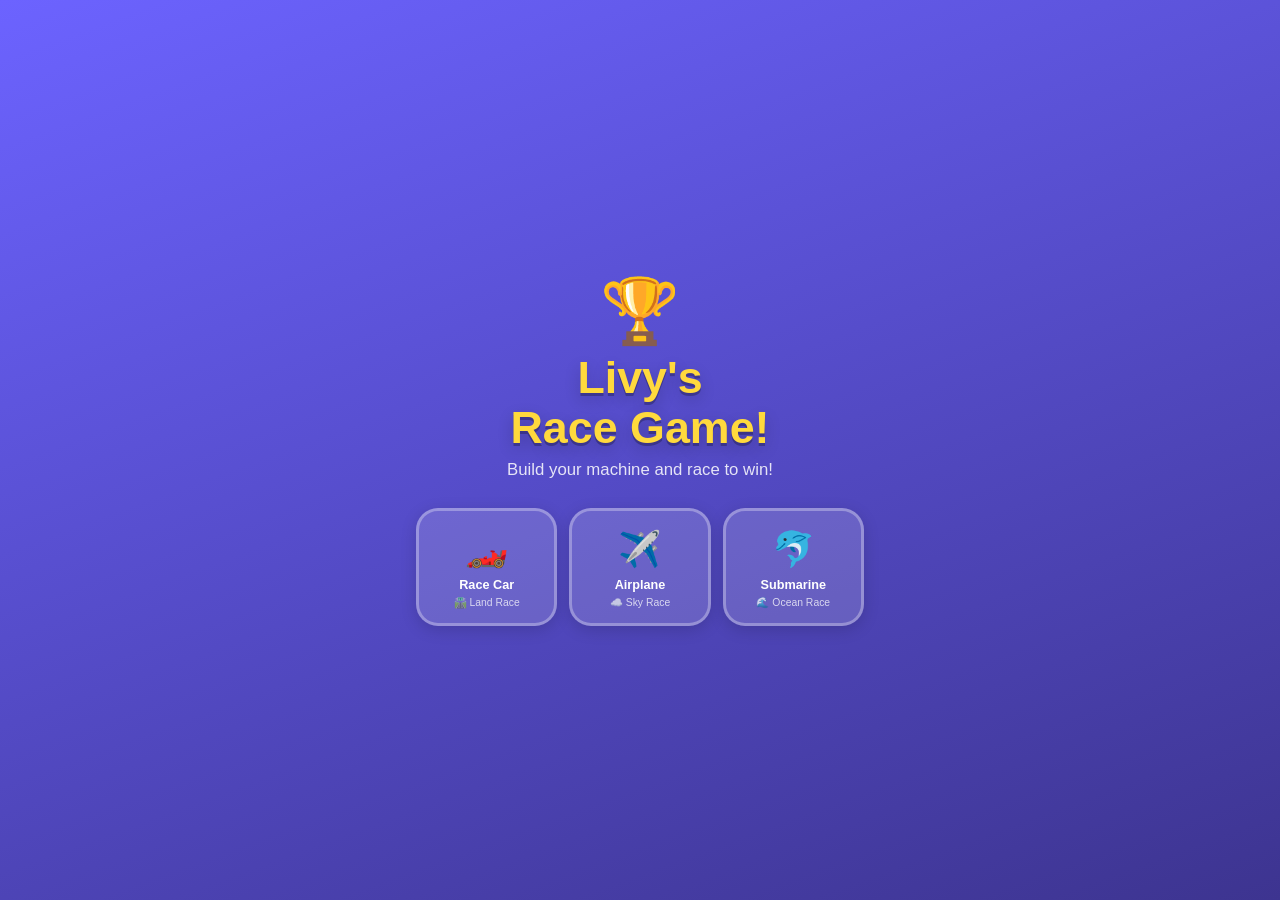
==== livy-race-game/index.html @ 5fb6f5f2 "Add Livy's Race Game Three-vehicle racing game (car/airplane/submarine) for ages 5-7. Players solve " ====
<!DOCTYPE html>
<html lang="en">
<head>
  <meta charset="UTF-8">
  <meta name="viewport" content="width=device-width, initial-scale=1.0, user-scalable=no">
  <meta name="apple-mobile-web-app-capable" content="yes">
  <meta name="apple-mobile-web-app-status-bar-style" content="black-translucent">
  <title>Livy's Race Game! 🏆</title>
  <link rel="stylesheet" href="styles.css">
</head>
<body>
  <div id="app">

    <!-- HOME SCREEN -->
    <div id="screen-home" class="screen active">
      <div class="title-block">
        <div class="title-emoji">🏆</div>
        <h1>Livy's<br>Race Game!</h1>
        <p>Build your machine and race to win!</p>
      </div>
      <div class="vehicle-grid">
        <button class="vehicle-card" onclick="startGame('car')">
          <div class="vehicle-icon">🏎️</div>
          <div class="vehicle-name">Race Car</div>
          <div class="vehicle-track">🛣️ Land Race</div>
        </button>
        <button class="vehicle-card" onclick="startGame('airplane')">
          <div class="vehicle-icon">✈️</div>
          <div class="vehicle-name">Airplane</div>
          <div class="vehicle-track">☁️ Sky Race</div>
        </button>
        <button class="vehicle-card" onclick="startGame('submarine')">
          <div class="vehicle-icon">🐬</div>
          <div class="vehicle-name">Submarine</div>
          <div class="vehicle-track">🌊 Ocean Race</div>
        </button>
      </div>
    </div>

    <!-- BUILD SCREEN -->
    <div id="screen-build" class="screen">
      <button class="back-btn" onclick="goHome()">← Back</button>
      <div class="factory-header">
        <h2 id="factory-title">🏭 Factory</h2>
        <div class="parts-bar">
          <div class="part-slot" id="part-slot-0"><span class="part-q">❓</span></div>
          <div class="part-slot" id="part-slot-1"><span class="part-q">❓</span></div>
          <div class="part-slot" id="part-slot-2"><span class="part-q">❓</span></div>
        </div>
        <div id="build-progress-text">Solve puzzles to build your machine!</div>
      </div>

      <div id="puzzle-container">
        <div id="puzzle-number"></div>
        <div id="puzzle-question"></div>
        <div id="puzzle-display"></div>
        <div id="puzzle-choices" class="choices-grid"></div>
        <div id="puzzle-feedback" class="feedback hidden"></div>
      </div>
    </div>

    <!-- RACE SCREEN -->
    <div id="screen-race" class="screen">
      <h2 id="race-header">🏁 Race Time! 🏁</h2>
      <div id="countdown" class="countdown hidden">3</div>
      <div id="race-track-container">
        <div id="race-track">
          <div class="race-lane" id="lane-livy">
            <div class="lane-label">Livy</div>
            <div class="race-vehicle" id="vehicle-livy"></div>
            <div class="finish-flag">🏁</div>
          </div>
          <div class="lane-divider"></div>
          <div class="race-lane" id="lane-computer">
            <div class="lane-label">Computer</div>
            <div class="race-vehicle" id="vehicle-computer"></div>
            <div class="finish-flag">🏁</div>
          </div>
        </div>
      </div>
      <div id="race-status"></div>
    </div>

    <!-- RESULT SCREEN -->
    <div id="screen-result" class="screen">
      <div id="result-animation"></div>
      <h2 id="result-title"></h2>
      <p id="result-message"></p>
      <div id="result-score"></div>
      <button class="big-btn" onclick="goHome()">Play Again! 🎮</button>
    </div>

  </div>
  <script src="script.js"></script>
</body>
</html>
---- livy-race-game/styles.css ----
/* ===== RESET & BASE ===== */
* {
  box-sizing: border-box;
  margin: 0;
  padding: 0;
  -webkit-tap-highlight-color: transparent;
}

html, body {
  height: 100%;
  overflow: hidden;
}

body {
  font-family: 'Comic Sans MS', 'Chalkboard SE', 'Bradley Hand', cursive, sans-serif;
  background: linear-gradient(160deg, #6C63FF 0%, #3D3490 100%);
  display: flex;
  align-items: center;
  justify-content: center;
  color: white;
  user-select: none;
  -webkit-user-select: none;
}

#app {
  width: 100%;
  max-width: 480px;
  height: 100vh;
  height: 100dvh;
  overflow: hidden;
  position: relative;
}

/* ===== SCREENS ===== */
.screen {
  display: none;
  flex-direction: column;
  align-items: center;
  justify-content: center;
  height: 100%;
  padding: 16px;
  position: absolute;
  width: 100%;
  top: 0;
  left: 0;
  overflow-y: auto;
}

.screen.active {
  display: flex;
}

/* ===== HOME SCREEN ===== */
.title-block {
  text-align: center;
  margin-bottom: 28px;
}

.title-emoji {
  font-size: 4em;
  animation: float 2s ease-in-out infinite alternate;
  display: block;
  margin-bottom: 4px;
}

@keyframes float {
  from { transform: translateY(0); }
  to   { transform: translateY(-10px); }
}

.title-block h1 {
  font-size: 2.8em;
  line-height: 1.1;
  color: #FFD93D;
  text-shadow: 0 3px 0 rgba(0,0,0,0.25), 0 6px 16px rgba(0,0,0,0.2);
}

.title-block p {
  font-size: 1.05em;
  opacity: 0.85;
  margin-top: 8px;
}

.vehicle-grid {
  display: flex;
  gap: 12px;
  width: 100%;
  justify-content: center;
}

.vehicle-card {
  flex: 1;
  background: rgba(255,255,255,0.15);
  border: 3px solid rgba(255,255,255,0.3);
  border-radius: 22px;
  padding: 18px 8px 14px;
  cursor: pointer;
  transition: transform 0.15s ease, background 0.15s ease, box-shadow 0.15s ease;
  color: white;
  font-family: inherit;
  text-align: center;
  box-shadow: 0 4px 16px rgba(0,0,0,0.15);
}

.vehicle-card:hover {
  background: rgba(255,255,255,0.25);
  transform: translateY(-4px);
  box-shadow: 0 8px 24px rgba(0,0,0,0.2);
}

.vehicle-card:active {
  transform: scale(0.95);
}

.vehicle-icon {
  font-size: 2.6em;
  margin-bottom: 8px;
  display: block;
}

.vehicle-name {
  font-size: 0.95em;
  font-weight: bold;
  margin-bottom: 4px;
}

.vehicle-track {
  font-size: 0.78em;
  opacity: 0.75;
}

/* ===== BUILD SCREEN ===== */
#screen-build {
  justify-content: flex-start;
  padding-top: 12px;
}

.back-btn {
  align-self: flex-start;
  background: rgba(255,255,255,0.15);
  border: 2px solid rgba(255,255,255,0.3);
  border-radius: 12px;
  padding: 6px 14px;
  color: white;
  font-family: inherit;
  font-size: 0.9em;
  cursor: pointer;
  margin-bottom: 10px;
  transition: background 0.15s;
}

.back-btn:active {
  background: rgba(255,255,255,0.25);
}

.factory-header {
  text-align: center;
  margin-bottom: 14px;
  width: 100%;
}

.factory-header h2 {
  font-size: 1.7em;
  color: #FFD93D;
  margin-bottom: 12px;
}

.parts-bar {
  display: flex;
  gap: 14px;
  justify-content: center;
  margin-bottom: 8px;
}

.part-slot {
  width: 68px;
  height: 68px;
  background: rgba(255,255,255,0.08);
  border: 3px dashed rgba(255,255,255,0.35);
  border-radius: 16px;
  display: flex;
  align-items: center;
  justify-content: center;
  font-size: 2em;
  transition: all 0.4s ease;
}

.part-slot.earned {
  background: rgba(107, 203, 119, 0.25);
  border: 3px solid #6BCB77;
  animation: partPop 0.5s cubic-bezier(0.36, 0.07, 0.19, 0.97);
}

@keyframes partPop {
  0%   { transform: scale(1); }
  40%  { transform: scale(1.4) rotate(-8deg); }
  70%  { transform: scale(0.9) rotate(4deg); }
  100% { transform: scale(1) rotate(0); }
}

.part-q { font-size: 0.9em; }

#build-progress-text {
  font-size: 0.88em;
  opacity: 0.75;
  min-height: 1.2em;
}

#puzzle-container {
  width: 100%;
  background: rgba(255,255,255,0.12);
  border-radius: 24px;
  padding: 18px 16px 16px;
  border: 2px solid rgba(255,255,255,0.15);
}

#puzzle-number {
  font-size: 0.82em;
  opacity: 0.65;
  margin-bottom: 6px;
}

#puzzle-question {
  font-size: 1.55em;
  font-weight: bold;
  margin-bottom: 10px;
  line-height: 1.25;
}

#puzzle-display {
  font-size: 2em;
  letter-spacing: 6px;
  min-height: 44px;
  margin-bottom: 10px;
  line-height: 1.4;
}

/* ===== PUZZLE CHOICES ===== */
.choices-grid {
  display: grid;
  grid-template-columns: 1fr 1fr;
  gap: 10px;
}

.choice-btn {
  background: rgba(255,255,255,0.18);
  border: 3px solid rgba(255,255,255,0.3);
  border-radius: 16px;
  padding: 12px 8px;
  font-size: 1.5em;
  cursor: pointer;
  transition: transform 0.1s ease, background 0.1s ease;
  color: white;
  font-family: inherit;
  min-height: 72px;
  display: flex;
  align-items: center;
  justify-content: center;
  font-weight: bold;
  box-shadow: 0 3px 8px rgba(0,0,0,0.15);
}

.choice-btn:active {
  transform: scale(0.93);
}

.choice-btn.correct {
  background: rgba(107, 203, 119, 0.5) !important;
  border-color: #6BCB77 !important;
  transform: scale(1.05);
}

.choice-btn.wrong {
  background: rgba(255, 107, 107, 0.5) !important;
  border-color: #FF6B6B !important;
  animation: shake 0.4s ease;
}

@keyframes shake {
  0%, 100% { transform: translateX(0); }
  20%       { transform: translateX(-10px); }
  40%       { transform: translateX(10px); }
  60%       { transform: translateX(-6px); }
  80%       { transform: translateX(6px); }
}

/* Color choice buttons */
.choice-btn.color-choice {
  border-radius: 14px;
  font-size: 1em;
  letter-spacing: 0.5px;
}

/* Shape choices */
.shape-wrap {
  width: 52px;
  height: 52px;
  display: flex;
  align-items: center;
  justify-content: center;
}

.shape-circle {
  width: 48px;
  height: 48px;
  background: white;
  border-radius: 50%;
}

.shape-square {
  width: 48px;
  height: 48px;
  background: white;
  border-radius: 5px;
}

.shape-triangle {
  width: 0;
  height: 0;
  border-left: 26px solid transparent;
  border-right: 26px solid transparent;
  border-bottom: 48px solid white;
}

.shape-star {
  font-size: 2.8em;
  line-height: 1;
}

/* Feedback */
.feedback {
  margin-top: 12px;
  font-size: 1.25em;
  padding: 8px 12px;
  border-radius: 12px;
  text-align: center;
  animation: feedbackIn 0.25s ease;
}

.feedback.success { background: rgba(107, 203, 119, 0.3); }
.feedback.error   { background: rgba(255, 107, 107, 0.3); }
.feedback.hidden  { display: none; }

@keyframes feedbackIn {
  from { opacity: 0; transform: translateY(-6px); }
  to   { opacity: 1; transform: translateY(0); }
}

/* ===== RACE SCREEN ===== */
#screen-race {
  justify-content: flex-start;
  padding-top: 20px;
  gap: 12px;
}

#race-header {
  font-size: 1.8em;
  color: #FFD93D;
  text-shadow: 0 2px 8px rgba(0,0,0,0.2);
}

.countdown {
  font-size: 5.5em;
  font-weight: bold;
  color: #FFD93D;
  text-shadow: 0 0 24px rgba(255, 217, 61, 0.7), 0 4px 0 rgba(0,0,0,0.2);
  animation: countPulse 0.7s ease infinite alternate;
  line-height: 1;
}

@keyframes countPulse {
  from { transform: scale(1); }
  to   { transform: scale(1.12); }
}

.countdown.hidden { display: none; }

#race-track-container {
  width: 100%;
  border-radius: 20px;
  overflow: hidden;
  box-shadow: 0 6px 24px rgba(0,0,0,0.3);
}

#race-track {
  width: 100%;
  padding: 10px;
  display: flex;
  flex-direction: column;
  gap: 8px;
  background: #6B7280; /* default road */
  position: relative;
  overflow: hidden;
}

/* Track themes */
#race-track.road {
  background: linear-gradient(180deg, #9CA3AF 0%, #6B7280 50%, #9CA3AF 100%);
}

#race-track.road::before {
  content: '';
  position: absolute;
  top: 50%;
  left: 0; right: 0;
  height: 3px;
  background: repeating-linear-gradient(90deg, rgba(255,255,255,0.5) 0 30px, transparent 30px 60px);
  transform: translateY(-50%);
  pointer-events: none;
}

#race-track.sky {
  background: linear-gradient(180deg, #38BDF8 0%, #0EA5E9 100%);
}

#race-track.sky::after {
  content: '☁️ ☁️ ☁️ ☁️ ☁️ ☁️';
  position: absolute;
  top: 8px;
  left: 0; right: 0;
  font-size: 1.8em;
  opacity: 0.35;
  letter-spacing: 12px;
  pointer-events: none;
  white-space: nowrap;
}

#race-track.ocean {
  background: linear-gradient(180deg, #0EA5E9 0%, #0369A1 100%);
}

#race-track.ocean::after {
  content: '🐠 🌿 🐠 🌿 🐠 🌿';
  position: absolute;
  bottom: 6px;
  left: 0; right: 0;
  font-size: 1.1em;
  opacity: 0.3;
  letter-spacing: 8px;
  pointer-events: none;
  white-space: nowrap;
}

.race-lane {
  background: rgba(255,255,255,0.12);
  border-radius: 14px;
  height: 84px;
  position: relative;
  display: flex;
  align-items: center;
  overflow: hidden;
  border: 2px solid rgba(255,255,255,0.15);
}

.lane-label {
  position: absolute;
  left: 10px;
  top: 6px;
  font-size: 0.8em;
  opacity: 0.85;
  font-weight: bold;
  z-index: 3;
  text-shadow: 0 1px 3px rgba(0,0,0,0.4);
}

.race-vehicle {
  position: absolute;
  left: 4%;
  font-size: 2.6em;
  line-height: 1;
  z-index: 2;
  transition: none;
  filter: drop-shadow(0 2px 4px rgba(0,0,0,0.3));
}

.race-vehicle.racing {
  animation: raceAcross var(--duration, 5s) linear forwards;
}

@keyframes raceAcross {
  from { left: 4%; }
  to   { left: calc(100% - 76px); }
}

.finish-flag {
  position: absolute;
  right: 6px;
  font-size: 2em;
  z-index: 3;
}

.lane-divider {
  height: 2px;
  background: rgba(255,255,255,0.15);
  border-radius: 1px;
}

#race-status {
  font-size: 1.1em;
  opacity: 0.8;
  min-height: 1.5em;
  text-align: center;
}

/* ===== RESULT SCREEN ===== */
#result-animation {
  font-size: 6em;
  margin-bottom: 12px;
  display: block;
  animation: resultBounce 0.7s ease infinite alternate;
  filter: drop-shadow(0 4px 12px rgba(0,0,0,0.3));
}

@keyframes resultBounce {
  from { transform: translateY(0) scale(1); }
  to   { transform: translateY(-14px) scale(1.05); }
}

#result-title {
  font-size: 2.4em;
  color: #FFD93D;
  margin-bottom: 12px;
  text-shadow: 0 3px 0 rgba(0,0,0,0.2), 0 6px 16px rgba(0,0,0,0.15);
  text-align: center;
}

#result-message {
  font-size: 1.2em;
  opacity: 0.9;
  margin-bottom: 10px;
  text-align: center;
  line-height: 1.4;
}

#result-score {
  font-size: 1.15em;
  margin-bottom: 28px;
  opacity: 0.8;
  text-align: center;
  letter-spacing: 2px;
}

.big-btn {
  background: #FFD93D;
  color: #333;
  border: none;
  border-radius: 22px;
  padding: 16px 36px;
  font-size: 1.35em;
  font-family: inherit;
  cursor: pointer;
  font-weight: bold;
  transition: transform 0.1s ease, box-shadow 0.1s ease;
  box-shadow: 0 4px 0 #B8960A, 0 6px 20px rgba(0,0,0,0.2);
}

.big-btn:hover {
  transform: translateY(-2px);
  box-shadow: 0 6px 0 #B8960A, 0 10px 24px rgba(0,0,0,0.25);
}

.big-btn:active {
  transform: translateY(2px);
  box-shadow: 0 2px 0 #B8960A, 0 4px 12px rgba(0,0,0,0.2);
}

/* ===== CONFETTI ===== */
.confetti-piece {
  position: fixed;
  width: 11px;
  height: 11px;
  pointer-events: none;
  z-index: 999;
  animation: confettiFall linear forwards;
}

@keyframes confettiFall {
  from {
    transform: translateY(-20px) rotate(0deg) scale(1);
    opacity: 1;
  }
  80% { opacity: 1; }
  to {
    transform: translateY(110vh) rotate(720deg) scale(0.8);
    opacity: 0;
  }
}

/* ===== READY OVERLAY (vehicle built) ===== */
.ready-overlay {
  position: fixed;
  inset: 0;
  background: rgba(0,0,0,0.55);
  display: flex;
  align-items: center;
  justify-content: center;
  z-index: 50;
  animation: fadeInOverlay 0.3s ease;
}

@keyframes fadeInOverlay {
  from { opacity: 0; }
  to   { opacity: 1; }
}

.ready-box {
  background: linear-gradient(135deg, #6C63FF, #3D3490);
  border: 3px solid rgba(255,255,255,0.4);
  border-radius: 28px;
  padding: 32px 28px;
  text-align: center;
  box-shadow: 0 12px 40px rgba(0,0,0,0.4);
  animation: readyPop 0.4s cubic-bezier(0.36, 0.07, 0.19, 0.97);
}

@keyframes readyPop {
  from { transform: scale(0.6); opacity: 0; }
  to   { transform: scale(1); opacity: 1; }
}

.ready-box .ready-emoji {
  font-size: 5em;
  display: block;
  margin-bottom: 12px;
}

.ready-box h3 {
  font-size: 1.8em;
  color: #FFD93D;
  margin-bottom: 8px;
}

.ready-box p {
  font-size: 1.1em;
  opacity: 0.85;
}
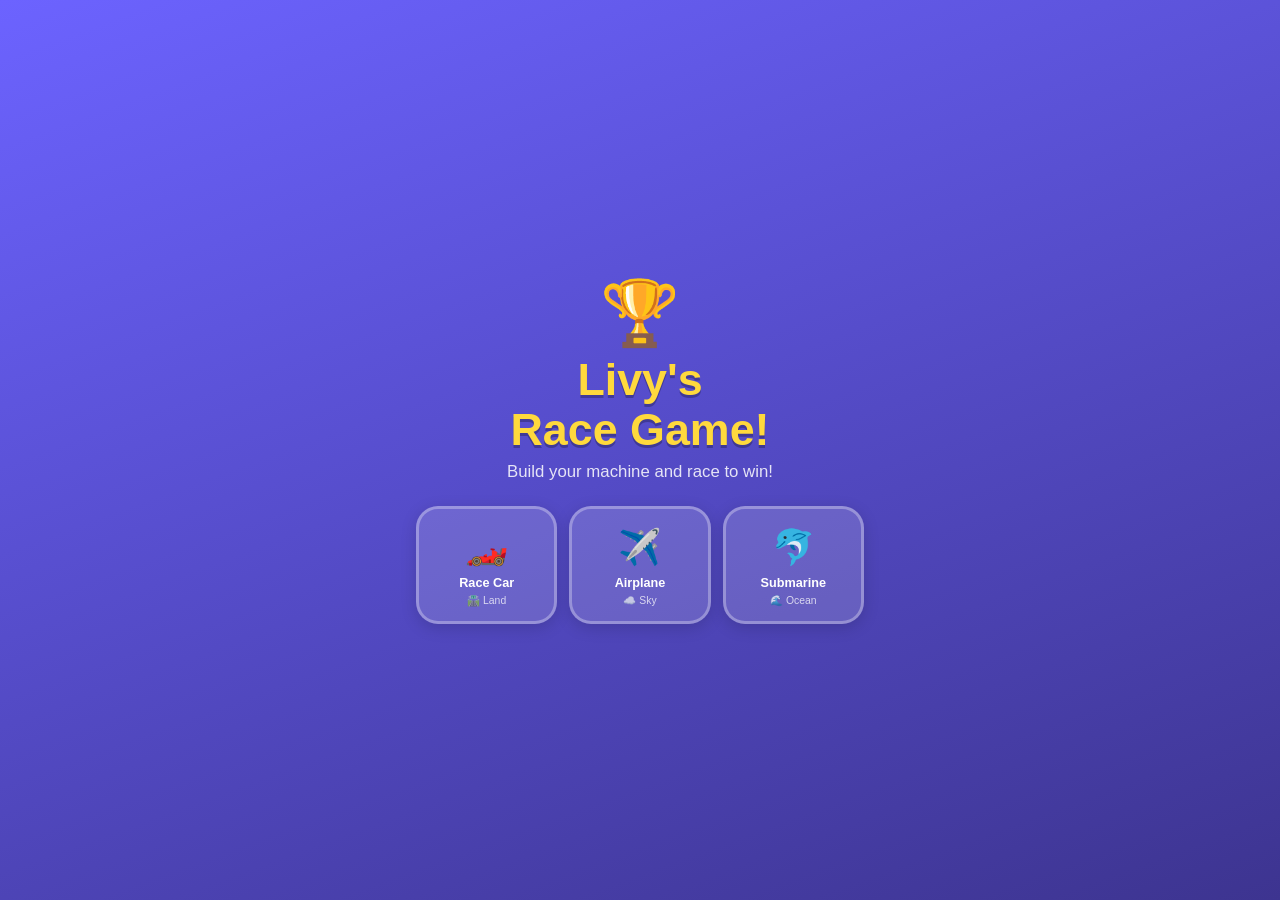
==== commit f892e103: "Upgrade Livy Race Game: active racing, obstacles, harder puzzles - Race is now a real-time runner ga" ====
--- a/livy-race-game/index.html
+++ b/livy-race-game/index.html
@@ -9,88 +9,108 @@
   <link rel="stylesheet" href="styles.css">
 </head>
 <body>
-  <div id="app">
+<div id="app">
 
-    <!-- HOME SCREEN -->
-    <div id="screen-home" class="screen active">
-      <div class="title-block">
-        <div class="title-emoji">🏆</div>
-        <h1>Livy's<br>Race Game!</h1>
-        <p>Build your machine and race to win!</p>
+  <!-- HOME SCREEN -->
+  <div id="screen-home" class="screen active">
+    <div class="title-block">
+      <div class="title-emoji">🏆</div>
+      <h1>Livy's<br>Race Game!</h1>
+      <p>Build your machine and race to win!</p>
+    </div>
+    <div class="vehicle-grid">
+      <button class="vehicle-card" onclick="startGame('car')">
+        <div class="vehicle-icon">🏎️</div>
+        <div class="vehicle-name">Race Car</div>
+        <div class="vehicle-track">🛣️ Land</div>
+      </button>
+      <button class="vehicle-card" onclick="startGame('airplane')">
+        <div class="vehicle-icon">✈️</div>
+        <div class="vehicle-name">Airplane</div>
+        <div class="vehicle-track">☁️ Sky</div>
+      </button>
+      <button class="vehicle-card" onclick="startGame('submarine')">
+        <div class="vehicle-icon">🐬</div>
+        <div class="vehicle-name">Submarine</div>
+        <div class="vehicle-track">🌊 Ocean</div>
+      </button>
+    </div>
+  </div>
+
+  <!-- BUILD SCREEN -->
+  <div id="screen-build" class="screen">
+    <button class="back-btn" onclick="goHome()">← Back</button>
+    <div class="factory-header">
+      <h2 id="factory-title">🏭 Factory</h2>
+      <div class="parts-bar">
+        <div class="part-slot" id="part-slot-0"><span class="part-q">❓</span></div>
+        <div class="part-slot" id="part-slot-1"><span class="part-q">❓</span></div>
+        <div class="part-slot" id="part-slot-2"><span class="part-q">❓</span></div>
       </div>
-      <div class="vehicle-grid">
-        <button class="vehicle-card" onclick="startGame('car')">
-          <div class="vehicle-icon">🏎️</div>
-          <div class="vehicle-name">Race Car</div>
-          <div class="vehicle-track">🛣️ Land Race</div>
-        </button>
-        <button class="vehicle-card" onclick="startGame('airplane')">
-          <div class="vehicle-icon">✈️</div>
-          <div class="vehicle-name">Airplane</div>
-          <div class="vehicle-track">☁️ Sky Race</div>
-        </button>
-        <button class="vehicle-card" onclick="startGame('submarine')">
-          <div class="vehicle-icon">🐬</div>
-          <div class="vehicle-name">Submarine</div>
-          <div class="vehicle-track">🌊 Ocean Race</div>
-        </button>
+      <div id="build-progress-text">Solve puzzles to build your machine!</div>
+    </div>
+    <div id="puzzle-container">
+      <div id="puzzle-number"></div>
+      <div id="puzzle-question"></div>
+      <div id="puzzle-display"></div>
+      <div id="puzzle-choices" class="choices-grid"></div>
+      <div id="puzzle-feedback" class="feedback hidden"></div>
+    </div>
+  </div>
+
+  <!-- RACE SCREEN -->
+  <div id="screen-race" class="screen">
+    <!-- Progress bars -->
+    <div id="race-progress">
+      <div class="prog-row">
+        <span class="prog-racer-label">Livy</span>
+        <div class="prog-track"><div class="prog-fill" id="livy-fill"></div></div>
+        <span class="prog-flag">🏁</span>
+      </div>
+      <div class="prog-row">
+        <span class="prog-racer-label">CPU</span>
+        <div class="prog-track"><div class="prog-fill" id="cpu-fill"></div></div>
+        <span class="prog-flag">🏁</span>
       </div>
     </div>
 
-    <!-- BUILD SCREEN -->
-    <div id="screen-build" class="screen">
-      <button class="back-btn" onclick="goHome()">← Back</button>
-      <div class="factory-header">
-        <h2 id="factory-title">🏭 Factory</h2>
-        <div class="parts-bar">
-          <div class="part-slot" id="part-slot-0"><span class="part-q">❓</span></div>
-          <div class="part-slot" id="part-slot-1"><span class="part-q">❓</span></div>
-          <div class="part-slot" id="part-slot-2"><span class="part-q">❓</span></div>
-        </div>
-        <div id="build-progress-text">Solve puzzles to build your machine!</div>
-      </div>
-
-      <div id="puzzle-container">
-        <div id="puzzle-number"></div>
-        <div id="puzzle-question"></div>
-        <div id="puzzle-display"></div>
-        <div id="puzzle-choices" class="choices-grid"></div>
-        <div id="puzzle-feedback" class="feedback hidden"></div>
+    <!-- Livy's main game lane (tap to jump) -->
+    <div id="game-lane" onclick="handleJump()">
+      <div id="game-bg"></div>
+      <div id="ground-line"></div>
+      <div id="livy-runner">🏎️</div>
+      <div id="obstacle-layer"></div>
+      <div id="warning-sign" class="hidden">⚠️ JUMP!</div>
+      <div id="hit-flash" class="hidden"></div>
+      <!-- Countdown overlay (shown before race starts) -->
+      <div id="race-countdown">
+        <div id="countdown-num">3</div>
       </div>
     </div>
 
-    <!-- RACE SCREEN -->
-    <div id="screen-race" class="screen">
-      <h2 id="race-header">🏁 Race Time! 🏁</h2>
-      <div id="countdown" class="countdown hidden">3</div>
-      <div id="race-track-container">
-        <div id="race-track">
-          <div class="race-lane" id="lane-livy">
-            <div class="lane-label">Livy</div>
-            <div class="race-vehicle" id="vehicle-livy"></div>
-            <div class="finish-flag">🏁</div>
-          </div>
-          <div class="lane-divider"></div>
-          <div class="race-lane" id="lane-computer">
-            <div class="lane-label">Computer</div>
-            <div class="race-vehicle" id="vehicle-computer"></div>
-            <div class="finish-flag">🏁</div>
-          </div>
-        </div>
-      </div>
-      <div id="race-status"></div>
+    <!-- Jump button -->
+    <button id="jump-btn" onclick="handleJump()">JUMP! 🚀</button>
+
+    <!-- Computer's lane (display only) -->
+    <div id="cpu-lane">
+      <span id="cpu-lane-label">Computer</span>
+      <div id="cpu-bg"></div>
+      <div id="cpu-ground-line"></div>
+      <div id="cpu-runner">🚗</div>
+      <div id="cpu-obstacle-layer"></div>
     </div>
+  </div>
 
-    <!-- RESULT SCREEN -->
-    <div id="screen-result" class="screen">
-      <div id="result-animation"></div>
-      <h2 id="result-title"></h2>
-      <p id="result-message"></p>
-      <div id="result-score"></div>
-      <button class="big-btn" onclick="goHome()">Play Again! 🎮</button>
-    </div>
+  <!-- RESULT SCREEN -->
+  <div id="screen-result" class="screen">
+    <div id="result-animation"></div>
+    <h2 id="result-title"></h2>
+    <p id="result-message"></p>
+    <div id="result-score"></div>
+    <button class="big-btn" onclick="goHome()">Play Again! 🎮</button>
+  </div>
 
-  </div>
-  <script src="script.js"></script>
+</div>
+<script src="script.js"></script>
 </body>
 </html>
--- a/livy-race-game/styles.css
+++ b/livy-race-game/styles.css
@@ -43,36 +43,33 @@
   width: 100%;
   top: 0;
   left: 0;
-  overflow-y: auto;
-}
-
-.screen.active {
-  display: flex;
-}
-
-/* ===== HOME SCREEN ===== */
+}
+
+.screen.active { display: flex; }
+
+/* ===== HOME ===== */
 .title-block {
   text-align: center;
-  margin-bottom: 28px;
+  margin-bottom: 24px;
 }
 
 .title-emoji {
   font-size: 4em;
-  animation: float 2s ease-in-out infinite alternate;
   display: block;
   margin-bottom: 4px;
+  animation: float 2s ease-in-out infinite alternate;
 }
 
 @keyframes float {
   from { transform: translateY(0); }
-  to   { transform: translateY(-10px); }
+  to   { transform: translateY(-12px); }
 }
 
 .title-block h1 {
   font-size: 2.8em;
   line-height: 1.1;
   color: #FFD93D;
-  text-shadow: 0 3px 0 rgba(0,0,0,0.25), 0 6px 16px rgba(0,0,0,0.2);
+  text-shadow: 0 3px 0 rgba(0,0,0,0.25);
 }
 
 .title-block p {
@@ -85,7 +82,6 @@
   display: flex;
   gap: 12px;
   width: 100%;
-  justify-content: center;
 }
 
 .vehicle-card {
@@ -95,39 +91,19 @@
   border-radius: 22px;
   padding: 18px 8px 14px;
   cursor: pointer;
-  transition: transform 0.15s ease, background 0.15s ease, box-shadow 0.15s ease;
+  transition: transform 0.12s, background 0.12s, box-shadow 0.12s;
   color: white;
   font-family: inherit;
   text-align: center;
   box-shadow: 0 4px 16px rgba(0,0,0,0.15);
 }
 
-.vehicle-card:hover {
-  background: rgba(255,255,255,0.25);
-  transform: translateY(-4px);
-  box-shadow: 0 8px 24px rgba(0,0,0,0.2);
-}
-
-.vehicle-card:active {
-  transform: scale(0.95);
-}
-
-.vehicle-icon {
-  font-size: 2.6em;
-  margin-bottom: 8px;
-  display: block;
-}
-
-.vehicle-name {
-  font-size: 0.95em;
-  font-weight: bold;
-  margin-bottom: 4px;
-}
-
-.vehicle-track {
-  font-size: 0.78em;
-  opacity: 0.75;
-}
+.vehicle-card:hover  { background: rgba(255,255,255,0.25); transform: translateY(-4px); }
+.vehicle-card:active { transform: scale(0.94); }
+
+.vehicle-icon  { font-size: 2.6em; margin-bottom: 8px; display: block; }
+.vehicle-name  { font-size: 0.95em; font-weight: bold; margin-bottom: 4px; }
+.vehicle-track { font-size: 0.78em; opacity: 0.75; }
 
 /* ===== BUILD SCREEN ===== */
 #screen-build {
@@ -146,11 +122,6 @@
   font-size: 0.9em;
   cursor: pointer;
   margin-bottom: 10px;
-  transition: background 0.15s;
-}
-
-.back-btn:active {
-  background: rgba(255,255,255,0.25);
 }
 
 .factory-header {
@@ -173,8 +144,8 @@
 }
 
 .part-slot {
-  width: 68px;
-  height: 68px;
+  width: 70px;
+  height: 70px;
   background: rgba(255,255,255,0.08);
   border: 3px dashed rgba(255,255,255,0.35);
   border-radius: 16px;
@@ -182,7 +153,7 @@
   align-items: center;
   justify-content: center;
   font-size: 2em;
-  transition: all 0.4s ease;
+  transition: all 0.35s ease;
 }
 
 .part-slot.earned {
@@ -192,19 +163,13 @@
 }
 
 @keyframes partPop {
-  0%   { transform: scale(1); }
-  40%  { transform: scale(1.4) rotate(-8deg); }
-  70%  { transform: scale(0.9) rotate(4deg); }
-  100% { transform: scale(1) rotate(0); }
-}
-
-.part-q { font-size: 0.9em; }
-
-#build-progress-text {
-  font-size: 0.88em;
-  opacity: 0.75;
-  min-height: 1.2em;
-}
+  0%  { transform: scale(1); }
+  40% { transform: scale(1.45) rotate(-10deg); }
+  70% { transform: scale(0.9)  rotate(5deg); }
+  100%{ transform: scale(1)  rotate(0); }
+}
+
+#build-progress-text { font-size: 0.88em; opacity: 0.75; min-height: 1.2em; }
 
 #puzzle-container {
   width: 100%;
@@ -214,26 +179,9 @@
   border: 2px solid rgba(255,255,255,0.15);
 }
 
-#puzzle-number {
-  font-size: 0.82em;
-  opacity: 0.65;
-  margin-bottom: 6px;
-}
-
-#puzzle-question {
-  font-size: 1.55em;
-  font-weight: bold;
-  margin-bottom: 10px;
-  line-height: 1.25;
-}
-
-#puzzle-display {
-  font-size: 2em;
-  letter-spacing: 6px;
-  min-height: 44px;
-  margin-bottom: 10px;
-  line-height: 1.4;
-}
+#puzzle-number   { font-size: 0.82em; opacity: 0.65; margin-bottom: 6px; }
+#puzzle-question { font-size: 1.55em; font-weight: bold; margin-bottom: 10px; line-height: 1.25; }
+#puzzle-display  { font-size: 1.8em; letter-spacing: 4px; min-height: 44px; margin-bottom: 10px; line-height: 1.4; }
 
 /* ===== PUZZLE CHOICES ===== */
 .choices-grid {
@@ -247,9 +195,9 @@
   border: 3px solid rgba(255,255,255,0.3);
   border-radius: 16px;
   padding: 12px 8px;
-  font-size: 1.5em;
+  font-size: 1.45em;
   cursor: pointer;
-  transition: transform 0.1s ease, background 0.1s ease;
+  transition: transform 0.08s, background 0.08s;
   color: white;
   font-family: inherit;
   min-height: 72px;
@@ -257,249 +205,330 @@
   align-items: center;
   justify-content: center;
   font-weight: bold;
-  box-shadow: 0 3px 8px rgba(0,0,0,0.15);
-}
-
-.choice-btn:active {
-  transform: scale(0.93);
-}
+}
+
+.choice-btn:active { transform: scale(0.92); }
 
 .choice-btn.correct {
-  background: rgba(107, 203, 119, 0.5) !important;
+  background: rgba(107,203,119,0.55) !important;
   border-color: #6BCB77 !important;
-  transform: scale(1.05);
+  transform: scale(1.06);
 }
 
 .choice-btn.wrong {
-  background: rgba(255, 107, 107, 0.5) !important;
+  background: rgba(255,107,107,0.55) !important;
   border-color: #FF6B6B !important;
   animation: shake 0.4s ease;
 }
 
 @keyframes shake {
-  0%, 100% { transform: translateX(0); }
-  20%       { transform: translateX(-10px); }
-  40%       { transform: translateX(10px); }
-  60%       { transform: translateX(-6px); }
-  80%       { transform: translateX(6px); }
-}
-
-/* Color choice buttons */
-.choice-btn.color-choice {
-  border-radius: 14px;
-  font-size: 1em;
-  letter-spacing: 0.5px;
-}
-
-/* Shape choices */
-.shape-wrap {
-  width: 52px;
-  height: 52px;
-  display: flex;
-  align-items: center;
-  justify-content: center;
-}
-
-.shape-circle {
-  width: 48px;
-  height: 48px;
-  background: white;
-  border-radius: 50%;
-}
-
-.shape-square {
-  width: 48px;
-  height: 48px;
-  background: white;
-  border-radius: 5px;
-}
-
-.shape-triangle {
-  width: 0;
-  height: 0;
-  border-left: 26px solid transparent;
-  border-right: 26px solid transparent;
-  border-bottom: 48px solid white;
-}
-
-.shape-star {
-  font-size: 2.8em;
-  line-height: 1;
-}
-
-/* Feedback */
-.feedback {
-  margin-top: 12px;
-  font-size: 1.25em;
-  padding: 8px 12px;
-  border-radius: 12px;
-  text-align: center;
-  animation: feedbackIn 0.25s ease;
-}
-
-.feedback.success { background: rgba(107, 203, 119, 0.3); }
-.feedback.error   { background: rgba(255, 107, 107, 0.3); }
-.feedback.hidden  { display: none; }
-
-@keyframes feedbackIn {
-  from { opacity: 0; transform: translateY(-6px); }
-  to   { opacity: 1; transform: translateY(0); }
+  0%,100%{ transform: translateX(0); }
+  20%    { transform: translateX(-10px); }
+  40%    { transform: translateX(10px); }
+  60%    { transform: translateX(-6px); }
+  80%    { transform: translateX(6px); }
+}
+
+.choice-btn.color-choice { border-radius: 14px; font-size: 1em; }
+
+.shape-wrap    { width: 52px; height: 52px; display: flex; align-items: center; justify-content: center; }
+.shape-circle  { width: 46px; height: 46px; background: white; border-radius: 50%; }
+.shape-square  { width: 46px; height: 46px; background: white; border-radius: 5px; }
+.shape-triangle{ width:0; height:0; border-left: 24px solid transparent; border-right: 24px solid transparent; border-bottom: 46px solid white; }
+.shape-star    { font-size: 2.8em; line-height: 1; }
+
+.feedback                { margin-top: 12px; font-size: 1.2em; padding: 8px 12px; border-radius: 12px; text-align: center; animation: feedIn 0.25s ease; }
+.feedback.success        { background: rgba(107,203,119,0.3); }
+.feedback.error          { background: rgba(255,107,107,0.3); }
+.feedback.hidden         { display: none; }
+
+@keyframes feedIn {
+  from { opacity:0; transform: translateY(-6px); }
+  to   { opacity:1; transform: translateY(0); }
 }
 
 /* ===== RACE SCREEN ===== */
 #screen-race {
   justify-content: flex-start;
-  padding-top: 20px;
-  gap: 12px;
-}
-
-#race-header {
-  font-size: 1.8em;
-  color: #FFD93D;
-  text-shadow: 0 2px 8px rgba(0,0,0,0.2);
-}
-
-.countdown {
-  font-size: 5.5em;
+  padding: 10px 12px 8px;
+  gap: 8px;
+}
+
+/* Progress bars */
+#race-progress {
+  width: 100%;
+  display: flex;
+  flex-direction: column;
+  gap: 6px;
+}
+
+.prog-row {
+  display: flex;
+  align-items: center;
+  gap: 8px;
+}
+
+.prog-racer-label {
+  font-size: 0.85em;
+  font-weight: bold;
+  width: 44px;
+  flex-shrink: 0;
+}
+
+.prog-track {
+  flex: 1;
+  height: 18px;
+  background: rgba(255,255,255,0.15);
+  border-radius: 9px;
+  overflow: hidden;
+  border: 2px solid rgba(255,255,255,0.2);
+}
+
+.prog-fill {
+  height: 100%;
+  width: 0%;
+  background: linear-gradient(90deg, #6BCB77, #FFD93D);
+  border-radius: 9px;
+  transition: width 0.1s linear;
+}
+
+.prog-flag { font-size: 1.1em; flex-shrink: 0; }
+
+/* ===== GAME LANE (Livy's playable lane) ===== */
+#game-lane {
+  width: 100%;
+  height: 190px;
+  position: relative;
+  border-radius: 18px;
+  overflow: hidden;
+  cursor: pointer;
+  box-shadow: 0 6px 24px rgba(0,0,0,0.35);
+  border: 3px solid rgba(255,255,255,0.2);
+  flex-shrink: 0;
+}
+
+#game-bg {
+  position: absolute;
+  inset: 0;
+  z-index: 0;
+}
+
+/* Road background */
+#game-bg.road {
+  background-color: #6B7280;
+  background-image:
+    linear-gradient(180deg, #9CA3AF 0%, #6B7280 40%, #4B5563 100%),
+    repeating-linear-gradient(90deg, transparent 0px, transparent 28px, rgba(255,255,255,0.55) 28px, rgba(255,255,255,0.55) 56px);
+  background-blend-mode: normal;
+  animation: scrollRoad 0.45s linear infinite;
+}
+
+@keyframes scrollRoad {
+  from { background-position: 0 0, 0 0; }
+  to   { background-position: 0 0, -56px 0; }
+}
+
+/* Sky background */
+#game-bg.sky {
+  background: linear-gradient(180deg, #7DD3FC 0%, #38BDF8 55%, #BAE6FD 100%);
+  animation: scrollSky 3s linear infinite;
+  background-size: 300px 100%;
+}
+
+@keyframes scrollSky {
+  from { background-position: 0 0; }
+  to   { background-position: -300px 0; }
+}
+
+/* Ocean background */
+#game-bg.ocean {
+  background: linear-gradient(180deg, #0284C7 0%, #0369A1 50%, #075985 100%);
+  animation: scrollOcean 1.5s linear infinite;
+}
+
+@keyframes scrollOcean {
+  from { background-position: 0 0; }
+  to   { background-position: -80px 0; }
+}
+
+/* Ground line */
+#ground-line {
+  position: absolute;
+  bottom: 22px;
+  left: 0; right: 0;
+  height: 4px;
+  background: rgba(255,255,255,0.35);
+  z-index: 1;
+}
+
+/* Livy's vehicle in the lane */
+#livy-runner {
+  position: absolute;
+  left: 52px;
+  bottom: 26px; /* GROUND_PAD px from bottom */
+  font-size: 2.6em;
+  line-height: 1;
+  z-index: 3;
+  filter: drop-shadow(0 3px 6px rgba(0,0,0,0.4));
+  transition: none;
+}
+
+/* ===== OBSTACLES ===== */
+#obstacle-layer, #cpu-obstacle-layer {
+  position: absolute;
+  inset: 0;
+  z-index: 2;
+  pointer-events: none;
+}
+
+.obstacle {
+  position: absolute;
+  bottom: 26px;
+  font-size: 2.4em;
+  line-height: 1;
+  filter: drop-shadow(0 2px 4px rgba(0,0,0,0.5));
+}
+
+/* Warning sign */
+#warning-sign {
+  position: absolute;
+  right: 10px;
+  top: 50%;
+  transform: translateY(-60%);
+  font-size: 0.9em;
+  font-weight: bold;
+  background: rgba(255, 200, 0, 0.9);
+  color: #333;
+  padding: 4px 8px;
+  border-radius: 10px;
+  z-index: 5;
+  animation: warningPulse 0.4s ease infinite alternate;
+}
+
+@keyframes warningPulse {
+  from { transform: translateY(-60%) scale(1); }
+  to   { transform: translateY(-60%) scale(1.08); }
+}
+
+#warning-sign.hidden { display: none; }
+
+/* Hit flash */
+#hit-flash {
+  position: absolute;
+  inset: 0;
+  background: rgba(255, 80, 80, 0.5);
+  z-index: 6;
+  border-radius: 15px;
+  pointer-events: none;
+}
+
+#hit-flash.hidden { display: none; }
+
+/* Race countdown overlay */
+#race-countdown {
+  position: absolute;
+  inset: 0;
+  background: rgba(40, 30, 100, 0.65);
+  display: flex;
+  align-items: center;
+  justify-content: center;
+  z-index: 10;
+  border-radius: 15px;
+}
+
+#race-countdown.hidden { display: none; }
+
+#countdown-num {
+  font-size: 5em;
   font-weight: bold;
   color: #FFD93D;
-  text-shadow: 0 0 24px rgba(255, 217, 61, 0.7), 0 4px 0 rgba(0,0,0,0.2);
+  text-shadow: 0 0 30px rgba(255,217,61,0.8), 0 4px 0 rgba(0,0,0,0.3);
   animation: countPulse 0.7s ease infinite alternate;
-  line-height: 1;
 }
 
 @keyframes countPulse {
   from { transform: scale(1); }
-  to   { transform: scale(1.12); }
-}
-
-.countdown.hidden { display: none; }
-
-#race-track-container {
-  width: 100%;
-  border-radius: 20px;
+  to   { transform: scale(1.15); }
+}
+
+/* ===== JUMP BUTTON ===== */
+#jump-btn {
+  width: 100%;
+  height: 72px;
+  background: linear-gradient(180deg, #22C55E 0%, #16A34A 100%);
+  border: none;
+  border-radius: 18px;
+  color: white;
+  font-family: inherit;
+  font-size: 1.7em;
+  font-weight: bold;
+  cursor: pointer;
+  box-shadow: 0 5px 0 #15803D, 0 8px 20px rgba(0,0,0,0.25);
+  transition: transform 0.08s, box-shadow 0.08s;
+  flex-shrink: 0;
+  letter-spacing: 1px;
+}
+
+#jump-btn:active {
+  transform: translateY(3px);
+  box-shadow: 0 2px 0 #15803D, 0 4px 10px rgba(0,0,0,0.2);
+}
+
+/* ===== CPU LANE ===== */
+#cpu-lane {
+  width: 100%;
+  height: 80px;
+  position: relative;
+  border-radius: 14px;
   overflow: hidden;
-  box-shadow: 0 6px 24px rgba(0,0,0,0.3);
-}
-
-#race-track {
-  width: 100%;
-  padding: 10px;
-  display: flex;
-  flex-direction: column;
-  gap: 8px;
-  background: #6B7280; /* default road */
-  position: relative;
-  overflow: hidden;
-}
-
-/* Track themes */
-#race-track.road {
-  background: linear-gradient(180deg, #9CA3AF 0%, #6B7280 50%, #9CA3AF 100%);
-}
-
-#race-track.road::before {
-  content: '';
-  position: absolute;
-  top: 50%;
+  border: 2px solid rgba(255,255,255,0.15);
+  flex-shrink: 0;
+}
+
+#cpu-bg {
+  position: absolute;
+  inset: 0;
+  z-index: 0;
+  opacity: 0.75;
+}
+
+#cpu-ground-line {
+  position: absolute;
+  bottom: 16px;
   left: 0; right: 0;
   height: 3px;
-  background: repeating-linear-gradient(90deg, rgba(255,255,255,0.5) 0 30px, transparent 30px 60px);
-  transform: translateY(-50%);
-  pointer-events: none;
-}
-
-#race-track.sky {
-  background: linear-gradient(180deg, #38BDF8 0%, #0EA5E9 100%);
-}
-
-#race-track.sky::after {
-  content: '☁️ ☁️ ☁️ ☁️ ☁️ ☁️';
-  position: absolute;
-  top: 8px;
-  left: 0; right: 0;
-  font-size: 1.8em;
-  opacity: 0.35;
-  letter-spacing: 12px;
-  pointer-events: none;
-  white-space: nowrap;
-}
-
-#race-track.ocean {
-  background: linear-gradient(180deg, #0EA5E9 0%, #0369A1 100%);
-}
-
-#race-track.ocean::after {
-  content: '🐠 🌿 🐠 🌿 🐠 🌿';
-  position: absolute;
-  bottom: 6px;
-  left: 0; right: 0;
-  font-size: 1.1em;
-  opacity: 0.3;
-  letter-spacing: 8px;
-  pointer-events: none;
-  white-space: nowrap;
-}
-
-.race-lane {
-  background: rgba(255,255,255,0.12);
-  border-radius: 14px;
-  height: 84px;
-  position: relative;
-  display: flex;
-  align-items: center;
-  overflow: hidden;
-  border: 2px solid rgba(255,255,255,0.15);
-}
-
-.lane-label {
-  position: absolute;
-  left: 10px;
-  top: 6px;
-  font-size: 0.8em;
+  background: rgba(255,255,255,0.3);
+  z-index: 1;
+}
+
+#cpu-lane-label {
+  position: absolute;
+  left: 8px;
+  top: 5px;
+  font-size: 0.75em;
   opacity: 0.85;
   font-weight: bold;
+  z-index: 4;
+  text-shadow: 0 1px 3px rgba(0,0,0,0.5);
+}
+
+#cpu-runner {
+  position: absolute;
+  left: 52px;
+  bottom: 20px;
+  font-size: 1.8em;
+  line-height: 1;
   z-index: 3;
-  text-shadow: 0 1px 3px rgba(0,0,0,0.4);
-}
-
-.race-vehicle {
-  position: absolute;
-  left: 4%;
-  font-size: 2.6em;
+  filter: drop-shadow(0 2px 4px rgba(0,0,0,0.4));
+  transition: bottom 0.1s ease;
+}
+
+.cpu-obstacle {
+  position: absolute;
+  bottom: 20px;
+  font-size: 1.6em;
   line-height: 1;
   z-index: 2;
-  transition: none;
-  filter: drop-shadow(0 2px 4px rgba(0,0,0,0.3));
-}
-
-.race-vehicle.racing {
-  animation: raceAcross var(--duration, 5s) linear forwards;
-}
-
-@keyframes raceAcross {
-  from { left: 4%; }
-  to   { left: calc(100% - 76px); }
-}
-
-.finish-flag {
-  position: absolute;
-  right: 6px;
-  font-size: 2em;
-  z-index: 3;
-}
-
-.lane-divider {
-  height: 2px;
-  background: rgba(255,255,255,0.15);
-  border-radius: 1px;
-}
-
-#race-status {
-  font-size: 1.1em;
-  opacity: 0.8;
-  min-height: 1.5em;
-  text-align: center;
 }
 
 /* ===== RESULT SCREEN ===== */
@@ -508,37 +537,16 @@
   margin-bottom: 12px;
   display: block;
   animation: resultBounce 0.7s ease infinite alternate;
-  filter: drop-shadow(0 4px 12px rgba(0,0,0,0.3));
 }
 
 @keyframes resultBounce {
   from { transform: translateY(0) scale(1); }
-  to   { transform: translateY(-14px) scale(1.05); }
-}
-
-#result-title {
-  font-size: 2.4em;
-  color: #FFD93D;
-  margin-bottom: 12px;
-  text-shadow: 0 3px 0 rgba(0,0,0,0.2), 0 6px 16px rgba(0,0,0,0.15);
-  text-align: center;
-}
-
-#result-message {
-  font-size: 1.2em;
-  opacity: 0.9;
-  margin-bottom: 10px;
-  text-align: center;
-  line-height: 1.4;
-}
-
-#result-score {
-  font-size: 1.15em;
-  margin-bottom: 28px;
-  opacity: 0.8;
-  text-align: center;
-  letter-spacing: 2px;
-}
+  to   { transform: translateY(-14px) scale(1.06); }
+}
+
+#result-title   { font-size: 2.4em; color: #FFD93D; margin-bottom: 12px; text-align: center; text-shadow: 0 3px 0 rgba(0,0,0,0.2); }
+#result-message { font-size: 1.2em; opacity: 0.9; margin-bottom: 10px; text-align: center; line-height: 1.4; }
+#result-score   { font-size: 1.15em; margin-bottom: 28px; opacity: 0.8; text-align: center; letter-spacing: 2px; }
 
 .big-btn {
   background: #FFD93D;
@@ -550,87 +558,55 @@
   font-family: inherit;
   cursor: pointer;
   font-weight: bold;
-  transition: transform 0.1s ease, box-shadow 0.1s ease;
-  box-shadow: 0 4px 0 #B8960A, 0 6px 20px rgba(0,0,0,0.2);
-}
-
-.big-btn:hover {
-  transform: translateY(-2px);
-  box-shadow: 0 6px 0 #B8960A, 0 10px 24px rgba(0,0,0,0.25);
+  box-shadow: 0 5px 0 #B8960A, 0 8px 20px rgba(0,0,0,0.2);
+  transition: transform 0.08s, box-shadow 0.08s;
 }
 
 .big-btn:active {
-  transform: translateY(2px);
-  box-shadow: 0 2px 0 #B8960A, 0 4px 12px rgba(0,0,0,0.2);
+  transform: translateY(3px);
+  box-shadow: 0 2px 0 #B8960A;
 }
 
 /* ===== CONFETTI ===== */
 .confetti-piece {
   position: fixed;
-  width: 11px;
-  height: 11px;
   pointer-events: none;
   z-index: 999;
   animation: confettiFall linear forwards;
 }
 
 @keyframes confettiFall {
-  from {
-    transform: translateY(-20px) rotate(0deg) scale(1);
-    opacity: 1;
-  }
-  80% { opacity: 1; }
-  to {
-    transform: translateY(110vh) rotate(720deg) scale(0.8);
-    opacity: 0;
-  }
-}
-
-/* ===== READY OVERLAY (vehicle built) ===== */
+  from { transform: translateY(-20px) rotate(0deg); opacity: 1; }
+  80%  { opacity: 1; }
+  to   { transform: translateY(110vh) rotate(720deg); opacity: 0; }
+}
+
+/* ===== READY OVERLAY ===== */
 .ready-overlay {
   position: fixed;
   inset: 0;
-  background: rgba(0,0,0,0.55);
+  background: rgba(0,0,0,0.6);
   display: flex;
   align-items: center;
   justify-content: center;
   z-index: 50;
-  animation: fadeInOverlay 0.3s ease;
-}
-
-@keyframes fadeInOverlay {
-  from { opacity: 0; }
-  to   { opacity: 1; }
 }
 
 .ready-box {
   background: linear-gradient(135deg, #6C63FF, #3D3490);
   border: 3px solid rgba(255,255,255,0.4);
   border-radius: 28px;
-  padding: 32px 28px;
+  padding: 28px 24px;
   text-align: center;
   box-shadow: 0 12px 40px rgba(0,0,0,0.4);
-  animation: readyPop 0.4s cubic-bezier(0.36, 0.07, 0.19, 0.97);
+  animation: readyPop 0.4s cubic-bezier(0.36,0.07,0.19,0.97);
 }
 
 @keyframes readyPop {
-  from { transform: scale(0.6); opacity: 0; }
+  from { transform: scale(0.5); opacity: 0; }
   to   { transform: scale(1); opacity: 1; }
 }
 
-.ready-box .ready-emoji {
-  font-size: 5em;
-  display: block;
-  margin-bottom: 12px;
-}
-
-.ready-box h3 {
-  font-size: 1.8em;
-  color: #FFD93D;
-  margin-bottom: 8px;
-}
-
-.ready-box p {
-  font-size: 1.1em;
-  opacity: 0.85;
-}
+.ready-box .ready-emoji { font-size: 4.5em; display: block; margin-bottom: 10px; }
+.ready-box h3 { font-size: 1.7em; color: #FFD93D; margin-bottom: 6px; }
+.ready-box p  { font-size: 1.05em; opacity: 0.85; }
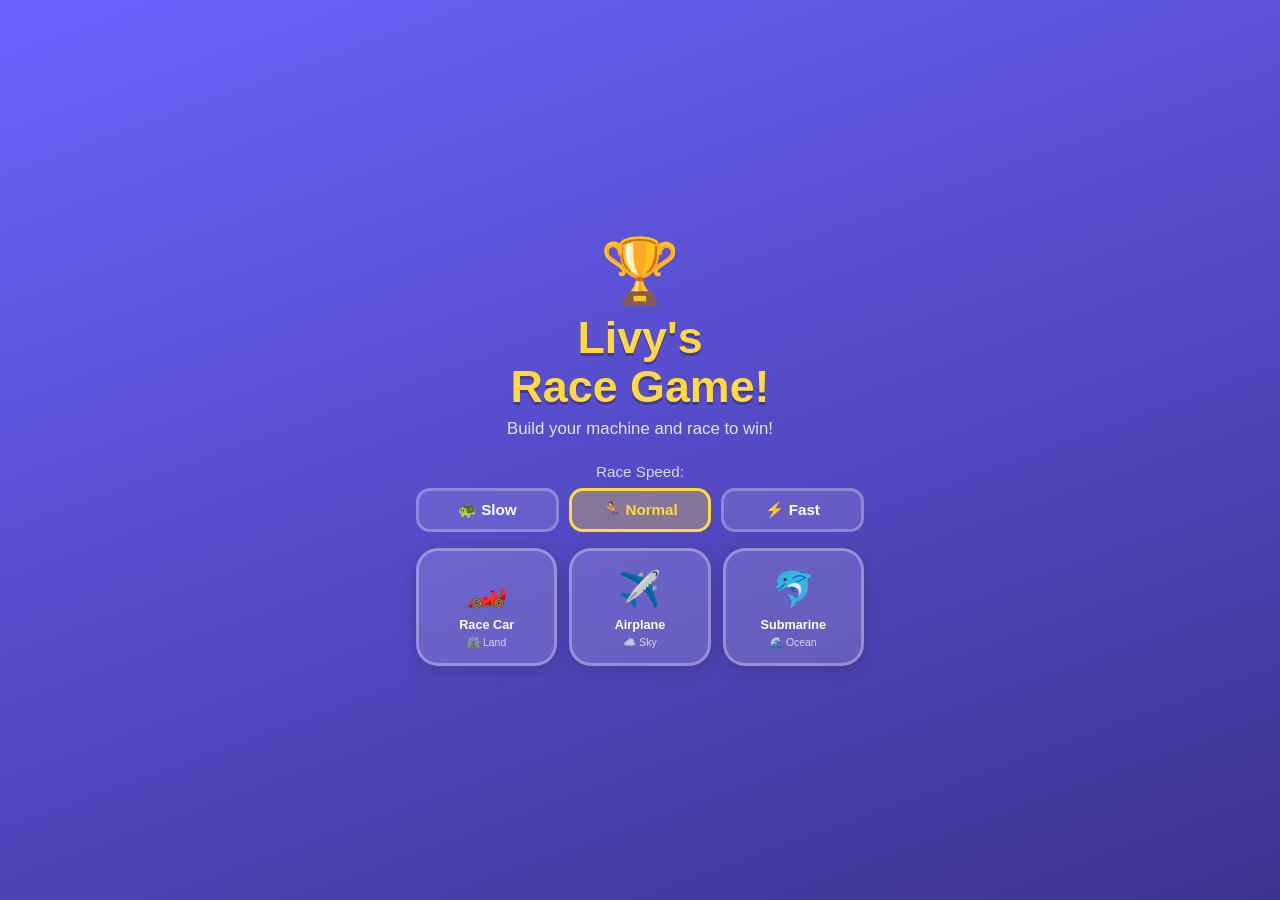
==== commit 8d53a0c2: "Add speed selector (Slow/Normal/Fast) and longer race - Home screen now shows a 🐢 Slow / 🏃 Normal / " ====
--- a/livy-race-game/index.html
+++ b/livy-race-game/index.html
@@ -6,7 +6,7 @@
   <meta name="apple-mobile-web-app-capable" content="yes">
   <meta name="apple-mobile-web-app-status-bar-style" content="black-translucent">
   <title>Livy's Race Game! 🏆</title>
-  <link rel="stylesheet" href="styles.css">
+  <link rel="stylesheet" href="styles.css?v=3">
 </head>
 <body>
 <div id="app">
@@ -18,6 +18,16 @@
       <h1>Livy's<br>Race Game!</h1>
       <p>Build your machine and race to win!</p>
     </div>
+    <!-- Speed picker -->
+    <div class="speed-picker">
+      <div class="speed-label">Race Speed:</div>
+      <div class="speed-btns">
+        <button class="speed-btn" id="speed-slow"   onclick="setSpeed('slow')">🐢 Slow</button>
+        <button class="speed-btn active" id="speed-normal" onclick="setSpeed('normal')">🏃 Normal</button>
+        <button class="speed-btn" id="speed-fast"   onclick="setSpeed('fast')">⚡ Fast</button>
+      </div>
+    </div>
+
     <div class="vehicle-grid">
       <button class="vehicle-card" onclick="startGame('car')">
         <div class="vehicle-icon">🏎️</div>
@@ -111,6 +121,6 @@
   </div>
 
 </div>
-<script src="script.js"></script>
+<script src="script.js?v=3"></script>
 </body>
 </html>
--- a/livy-race-game/styles.css
+++ b/livy-race-game/styles.css
@@ -76,6 +76,46 @@
   font-size: 1.05em;
   opacity: 0.85;
   margin-top: 8px;
+}
+
+.speed-picker {
+  width: 100%;
+  text-align: center;
+  margin-bottom: 16px;
+}
+
+.speed-label {
+  font-size: 0.95em;
+  opacity: 0.8;
+  margin-bottom: 8px;
+}
+
+.speed-btns {
+  display: flex;
+  gap: 10px;
+  justify-content: center;
+}
+
+.speed-btn {
+  flex: 1;
+  background: rgba(255,255,255,0.12);
+  border: 3px solid rgba(255,255,255,0.25);
+  border-radius: 14px;
+  padding: 10px 4px;
+  color: white;
+  font-family: inherit;
+  font-size: 0.95em;
+  font-weight: bold;
+  cursor: pointer;
+  transition: transform 0.1s, background 0.1s;
+}
+
+.speed-btn:active { transform: scale(0.94); }
+
+.speed-btn.active {
+  background: rgba(255,217,61,0.3);
+  border-color: #FFD93D;
+  color: #FFD93D;
 }
 
 .vehicle-grid {
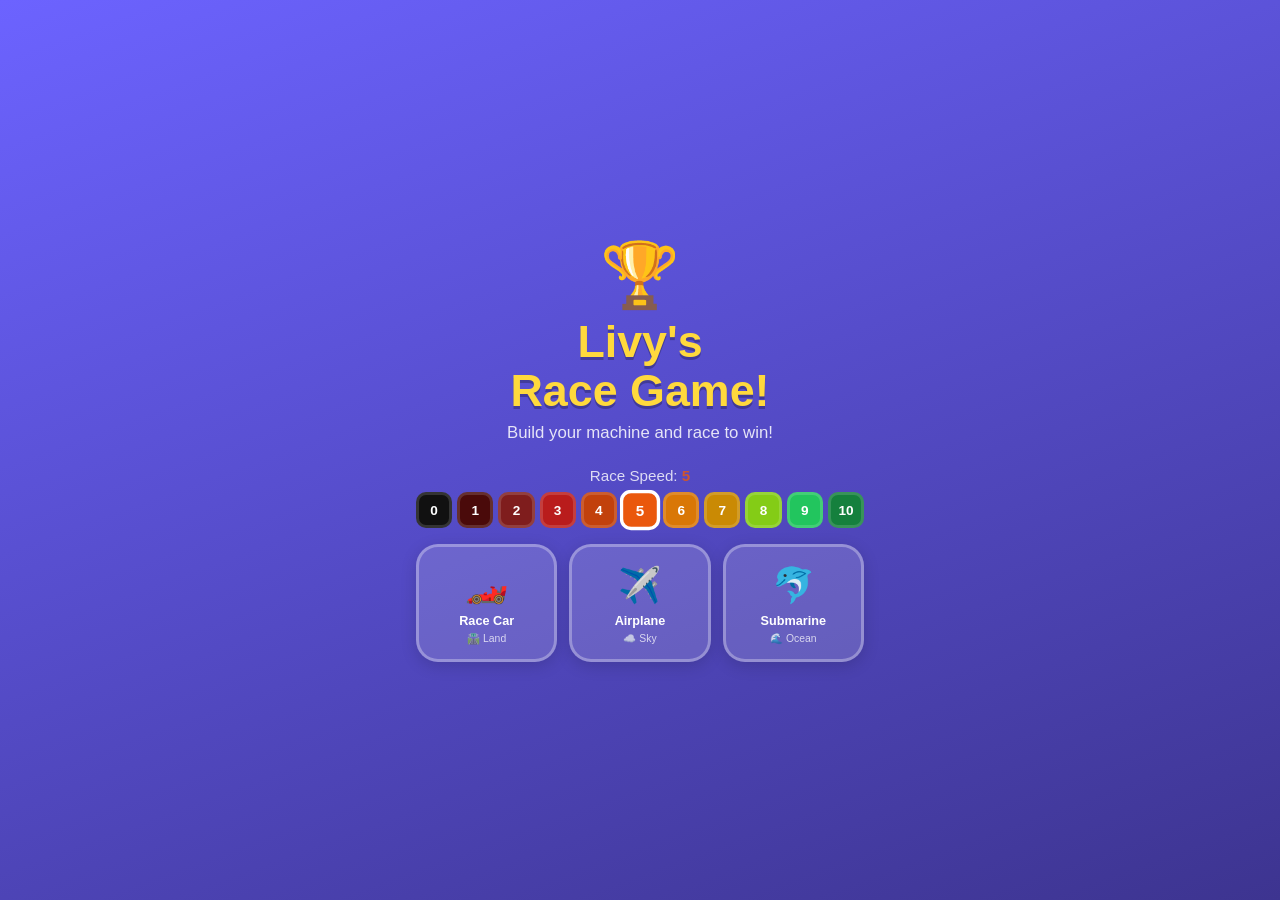
==== commit 97a917d8: "Replace speed picker with 0-10 colored scale (Nothing → BLAST) - 11 buttons (0–10), each a unique co" ====
--- a/livy-race-game/index.html
+++ b/livy-race-game/index.html
@@ -6,7 +6,7 @@
   <meta name="apple-mobile-web-app-capable" content="yes">
   <meta name="apple-mobile-web-app-status-bar-style" content="black-translucent">
   <title>Livy's Race Game! 🏆</title>
-  <link rel="stylesheet" href="styles.css?v=3">
+  <link rel="stylesheet" href="styles.css?v=4">
 </head>
 <body>
 <div id="app">
@@ -20,12 +20,8 @@
     </div>
     <!-- Speed picker -->
     <div class="speed-picker">
-      <div class="speed-label">Race Speed:</div>
-      <div class="speed-btns">
-        <button class="speed-btn" id="speed-slow"   onclick="setSpeed('slow')">🐢 Slow</button>
-        <button class="speed-btn active" id="speed-normal" onclick="setSpeed('normal')">🏃 Normal</button>
-        <button class="speed-btn" id="speed-fast"   onclick="setSpeed('fast')">⚡ Fast</button>
-      </div>
+      <div class="speed-label">Race Speed: <span id="speed-name">5</span></div>
+      <div class="speed-btns" id="speed-btns"></div>
     </div>
 
     <div class="vehicle-grid">
@@ -121,6 +117,6 @@
   </div>
 
 </div>
-<script src="script.js?v=3"></script>
+<script src="script.js?v=4"></script>
 </body>
 </html>
--- a/livy-race-game/styles.css
+++ b/livy-race-game/styles.css
@@ -92,31 +92,27 @@
 
 .speed-btns {
   display: flex;
-  gap: 10px;
-  justify-content: center;
-}
-
-.speed-btn {
+  gap: 5px;
+  justify-content: center;
+}
+
+.speed-num-btn {
   flex: 1;
-  background: rgba(255,255,255,0.12);
-  border: 3px solid rgba(255,255,255,0.25);
-  border-radius: 14px;
-  padding: 10px 4px;
+  aspect-ratio: 1;
+  border: 3px solid rgba(255,255,255,0.15);
+  border-radius: 10px;
   color: white;
   font-family: inherit;
-  font-size: 0.95em;
+  font-size: 0.85em;
   font-weight: bold;
   cursor: pointer;
-  transition: transform 0.1s, background 0.1s;
-}
-
-.speed-btn:active { transform: scale(0.94); }
-
-.speed-btn.active {
-  background: rgba(255,217,61,0.3);
-  border-color: #FFD93D;
-  color: #FFD93D;
-}
+  transition: transform 0.1s, border-color 0.1s;
+  padding: 0;
+  min-width: 0;
+}
+
+.speed-num-btn:active  { transform: scale(0.88); }
+.speed-num-btn.active  { border-color: white; border-width: 3px; transform: scale(1.12); }
 
 .vehicle-grid {
   display: flex;
